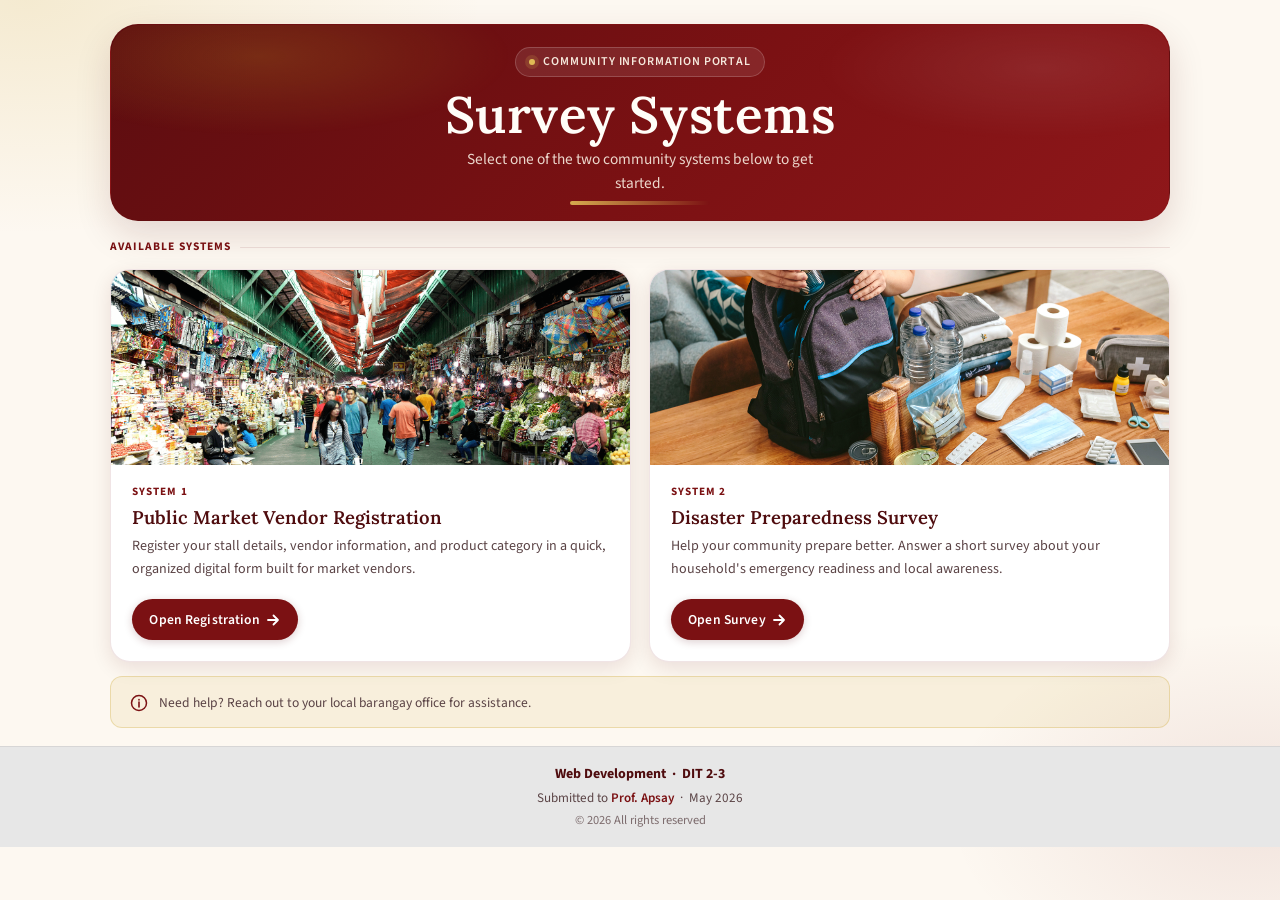
==== index.html @ bd64ba5d "feat: add initial HTML structure and styles for community survey portal" ====
<!doctype html>
<html lang="en">
  <head>
    <meta charset="UTF-8" />
    <meta name="viewport" content="width=device-width, initial-scale=1.0" />
    <meta
      name="description"
      content="Community Survey Portal — access the Public Market Vendor Registration and Disaster Preparedness Survey systems."
    />
    <title>Community Survey Portal</title>
    <link rel="preconnect" href="https://fonts.googleapis.com" />
    <link rel="preconnect" href="https://fonts.gstatic.com" crossorigin />
    <link
      href="https://fonts.googleapis.com/css2?family=Lora:ital,wght@0,600;1,500&family=Source+Sans+3:wght@400;500;600&display=swap"
      rel="stylesheet"
    />
    <link rel="stylesheet" href="style.css" />
  </head>
  <body>
    <div class="page">
      <!-- HEADER -->
      <header class="header" role="banner">
        <div class="header__inner">
          <span class="header__eyebrow">
            <span class="header__dot" aria-hidden="true"></span>
            Community Information Portal
          </span>
          <h1 class="header__title">Survey Systems</h1>
          <p class="header__desc">
            Select one of the two community systems below to get started.
          </p>
        </div>
      </header>

      <!-- MAIN -->
      <main id="main-content" class="main">
        <section aria-labelledby="systems-heading">
          <h2 id="systems-heading" class="section-label">
            <span>Available Systems</span>
          </h2>

          <div class="card-row">
            <!-- Card 1: Vendor Registration -->
            <article class="card" aria-labelledby="card1-title">
              <div class="card__top">
                <img
                  class="card__photo"
                  src="assets/public-market-hangar.webp"
                  alt="Inside a busy public market with vendors and shoppers walking through stalls."
                />
              </div>
              <div class="card__body">
                <p class="card__num" aria-label="System 1">System 1</p>
                <h3 id="card1-title" class="card__title">
                  Public Market Vendor Registration
                </h3>
                <p class="card__desc">
                  Register your stall details, vendor information, and product
                  category in a quick, organized digital form built for market
                  vendors.
                </p>
                <a
                  class="card__btn"
                  href="public-market-vendor-registration.html"
                  aria-label="Go to Public Market Vendor Registration"
                >
                  Open Registration
                  <svg
                    aria-hidden="true"
                    width="14"
                    height="14"
                    viewBox="0 0 14 14"
                    fill="none"
                  >
                    <path
                      d="M2 7h10M7.5 2.5l4.5 4.5-4.5 4.5"
                      stroke="currentColor"
                      stroke-width="1.8"
                      stroke-linecap="round"
                      stroke-linejoin="round"
                    />
                  </svg>
                </a>
              </div>
            </article>

            <!-- Card 2: Disaster Preparedness -->
            <article class="card" aria-labelledby="card2-title">
              <div class="card__top">
                <img
                  class="card__photo"
                  src="assets/disaster-preparedness.jpg"
                  alt="A person packing an emergency go-bag with supplies including canned food, water bottles, and a first aid kit."
                />
              </div>
              <div class="card__body">
                <p class="card__num" aria-label="System 2">System 2</p>
                <h3 id="card2-title" class="card__title">
                  Disaster Preparedness Survey
                </h3>
                <p class="card__desc">
                  Help your community prepare better. Answer a short survey
                  about your household's emergency readiness and local
                  awareness.
                </p>
                <a
                  class="card__btn"
                  href="disaster-preparedness-survey.html"
                  aria-label="Go to Disaster Preparedness Survey"
                >
                  Open Survey
                  <svg
                    aria-hidden="true"
                    width="14"
                    height="14"
                    viewBox="0 0 14 14"
                    fill="none"
                  >
                    <path
                      d="M2 7h10M7.5 2.5l4.5 4.5-4.5 4.5"
                      stroke="currentColor"
                      stroke-width="1.8"
                      stroke-linecap="round"
                      stroke-linejoin="round"
                    />
                  </svg>
                </a>
              </div>
            </article>
          </div>
        </section>

        <!-- Accessibility notice -->
        <aside class="notice" aria-label="Accessibility information">
          <svg
            class="notice__icon"
            aria-hidden="true"
            width="18"
            height="18"
            viewBox="0 0 18 18"
            fill="none"
          >
            <circle
              cx="9"
              cy="9"
              r="7.5"
              stroke="currentColor"
              stroke-width="1.5"
            />
            <path
              d="M9 8v5M9 5.5v.5"
              stroke="currentColor"
              stroke-width="1.6"
              stroke-linecap="round"
            />
          </svg>
          <p>
            Need help? Reach out to your local barangay office for assistance.
          </p>
        </aside>
      </main>

      <!-- FOOTER -->
      <footer class="footer" role="contentinfo">
        <p class="footer__course">
          Web Development &nbsp;&middot;&nbsp; DIT 2-3
        </p>
        <p class="footer__sub">
          Submitted to <strong>Prof. Apsay</strong> &nbsp;&middot;&nbsp; May
          2026
        </p>
        <p class="footer__copy">&copy; 2026 All rights reserved</p>
      </footer>
    </div>
  </body>
</html>
---- style.css ----
:root {
  --maroon: #7b1113;
  --maroon-dk: #4f0c0e;
  --maroon-md: #9e1a1c;
  --gold: #c9a227;
  --gold-lt: #e0bb55;
  --gold-bg: rgba(201, 162, 39, 0.1);
  --cream: #fdf8f1;
  --surface: #ffffff;
  --ink: #1e1516;
  --muted: #5a4345;
  --border: rgba(123, 17, 19, 0.11);
  --border-gold: rgba(201, 162, 39, 0.28);

  --shadow-sm: 0 2px 8px rgba(79, 12, 14, 0.08);
  --shadow-md: 0 6px 20px rgba(79, 12, 14, 0.11);
  --shadow-lg: 0 14px 36px rgba(79, 12, 14, 0.14);

  --radius-xl: 28px;
  --radius-lg: 20px;
  --radius-md: 12px;
  --radius-sm: 8px;
  --radius-pill: 999px;

  --font-display: "Lora", Georgia, serif;
  --font-body: "Source Sans 3", "Segoe UI", sans-serif;

  --ease: cubic-bezier(0.22, 1, 0.36, 1);
}

*,
*::before,
*::after {
  box-sizing: border-box;
  margin: 0;
  padding: 0;
}
html {
  scroll-behavior: smooth;
  font-size: 16px;
}
body {
  font-family: var(--font-body);
  font-size: 1rem;
  line-height: 1.6;
  color: var(--ink);
  background: var(--cream);
  background-image:
    radial-gradient(
      ellipse 55% 40% at 2% 0%,
      rgba(201, 162, 39, 0.16) 0%,
      transparent 65%
    ),
    radial-gradient(
      ellipse 40% 35% at 98% 90%,
      rgba(123, 17, 19, 0.09) 0%,
      transparent 60%
    );
  min-height: 100vh;
  -webkit-font-smoothing: antialiased;
  overflow-x: hidden;
}
img {
  display: block;
  max-width: 100%;
}
a {
  color: inherit;
}

.skip-link {
  position: absolute;
  top: -60px;
  left: 1rem;
  z-index: 9999;
  padding: 0.7rem 1.1rem;
  background: var(--maroon-dk);
  color: #fff;
  font-size: 0.875rem;
  font-weight: 600;
  text-decoration: none;
  border-radius: 0 0 var(--radius-sm) var(--radius-sm);
  transition: top 0.2s var(--ease);
}
.skip-link:focus {
  top: 0;
}

:focus-visible {
  outline: 3px solid var(--gold);
  outline-offset: 3px;
  border-radius: var(--radius-sm);
}

.page {
  width: min(1060px, calc(100% - 2rem));
  margin: 0 auto;
  padding: 1.5rem 0 2rem;
  display: flex;
  flex-direction: column;
  gap: 1.1rem;
}

.header {
  position: relative;
  overflow: hidden;
  padding: 1.35rem 2rem 1.5rem;
  border-radius: var(--radius-xl);
  background: linear-gradient(
    135deg,
    #5c0d10 0%,
    var(--maroon) 55%,
    #8f171a 100%
  );
  border: 1px solid rgba(123, 17, 19, 0.18);
  box-shadow: var(--shadow-lg);
  color: #fff;
  isolation: isolate;
}

.header::before {
  content: "";
  position: absolute;
  inset: 0;
  border-radius: inherit;
  background:
    radial-gradient(
      ellipse 34% 58% at 14% 16%,
      rgba(201, 162, 39, 0.2) 0%,
      transparent 70%
    ),
    radial-gradient(
      ellipse 30% 52% at 88% 22%,
      rgba(255, 255, 255, 0.08) 0%,
      transparent 72%
    );
  pointer-events: none;
  z-index: 0;
}
.header::after {
  content: "";
  position: absolute;
  left: 50%;
  bottom: 0.9rem;
  width: min(140px, 32%);
  height: 4px;
  transform: translateX(-50%);
  background: linear-gradient(90deg, var(--gold-lt), var(--maroon));
  border-radius: 999px;
  opacity: 0.9;
}

.header__inner {
  position: relative;
  z-index: 1;
  max-width: 620px;
  margin: 0 auto;
  text-align: center;
}

.header__eyebrow {
  display: inline-flex;
  align-items: center;
  gap: 0.5rem;
  margin-bottom: 0.7rem;
  padding: 0.28rem 0.8rem;
  border: 1px solid rgba(255, 255, 255, 0.18);
  border-radius: var(--radius-pill);
  background: rgba(255, 255, 255, 0.09);
  font-size: 0.75rem;
  font-weight: 600;
  letter-spacing: 0.07em;
  text-transform: uppercase;
  color: rgba(255, 248, 235, 0.92);
}
.header__dot {
  width: 6px;
  height: 6px;
  border-radius: 50%;
  background: var(--gold-lt);
  box-shadow: 0 0 0 4px rgba(224, 187, 85, 0.16);
  animation: blink 2.4s ease-in-out infinite;
}
@keyframes blink {
  0%,
  100% {
    opacity: 1;
  }
  50% {
    opacity: 0.45;
  }
}

.header__title {
  font-family: var(--font-display);
  font-size: clamp(2.2rem, 4.8vw, 3.2rem);
  font-weight: 600;
  line-height: 1.02;
  letter-spacing: 0.01em;
  margin-bottom: 0.5rem;
  color: #fffdf8;
}

.header__desc {
  font-size: 0.96rem;
  color: rgba(255, 248, 235, 0.86);
  line-height: 1.55;
  max-width: 46ch;
  margin: 0 auto;
}

.main {
  display: flex;
  flex-direction: column;
  gap: 0.9rem;
}

.section-label {
  font-family: var(--font-body);
  font-size: 0.72rem;
  font-weight: 700;
  letter-spacing: 0.1em;
  text-transform: uppercase;
  color: var(--maroon);
  margin-bottom: 0.75rem;
  display: flex;
  align-items: center;
  gap: 0.55rem;
}
.section-label::after {
  content: "";
  flex: 1;
  height: 1px;
  background: var(--border);
  border-radius: 1px;
}

.card-row {
  display: grid;
  grid-template-columns: 1fr 1fr;
  gap: 1.1rem;
}

.card {
  display: flex;
  flex-direction: column;
  border-radius: var(--radius-lg);
  border: 1px solid var(--border);
  background: var(--surface);
  box-shadow: var(--shadow-md);
  overflow: hidden;
  transition:
    transform 0.25s var(--ease),
    box-shadow 0.25s var(--ease),
    background-color 0.25s var(--ease),
    border-color 0.25s var(--ease);
}
.card:hover,
.card:focus-within {
  transform: translateY(-4px);
  box-shadow: var(--shadow-lg);
  background: #f3efeb;
  border-color: rgba(30, 21, 22, 0.2);
}

.card__top {
  position: relative;
  overflow: hidden;
  height: 195px;
  background: #e8e0d5;
}
.card__top::after {
  content: "";
  position: absolute;
  inset: 0;
  background: rgba(68, 68, 68, 0);
  transition: background 0.25s var(--ease);
  pointer-events: none;
}
.card__photo {
  width: 100%;
  height: 100%;
  object-fit: cover;
  object-position: center;
  display: block;
  transition:
    transform 0.4s var(--ease),
    filter 0.25s var(--ease);
}
.card:hover .card__photo {
  transform: scale(1.03);
  filter: grayscale(100%) brightness(0.8);
}
.card:hover .card__top::after,
.card:focus-within .card__top::after {
  background: rgba(96, 96, 96, 0.18);
}

.card__body {
  display: flex;
  flex-direction: column;
  flex: 1;
  padding: 1.15rem 1.3rem 1.3rem;
  gap: 0.3rem;
}
.card__num {
  font-size: 0.7rem;
  font-weight: 700;
  letter-spacing: 0.1em;
  text-transform: uppercase;
  color: var(--maroon);
}
.card__title {
  font-family: var(--font-display);
  font-size: 1.15rem;
  font-weight: 600;
  line-height: 1.25;
  color: var(--maroon-dk);
}
.card__desc {
  font-size: 0.88rem;
  color: var(--muted);
  line-height: 1.62;
  flex: 1;
  margin-top: 0.1rem;
}

.card__btn {
  display: inline-flex;
  align-items: center;
  gap: 0.4rem;
  width: fit-content;
  margin-top: 0.85rem;
  padding: 0.6rem 1.1rem;
  border-radius: var(--radius-pill);
  background: var(--maroon);
  color: #fff;
  font-weight: 600;
  font-size: 0.85rem;
  text-decoration: none;
  letter-spacing: 0.01em;
  box-shadow: 0 2px 8px rgba(79, 12, 14, 0.2);
  transition:
    background 0.2s,
    transform 0.18s var(--ease),
    box-shadow 0.18s;
}
.card__btn svg {
  flex-shrink: 0;
  transition: transform 0.18s var(--ease);
}
.card__btn:hover,
.card__btn:focus-visible {
  background: var(--maroon-dk);
  transform: translateY(-1px);
  box-shadow: 0 4px 14px rgba(79, 12, 14, 0.26);
}
.card__btn:hover svg {
  transform: translateX(3px);
}

.notice {
  display: flex;
  align-items: flex-start;
  gap: 0.7rem;
  padding: 0.9rem 1.2rem;
  border-radius: var(--radius-md);
  background: var(--gold-bg);
  border: 1px solid var(--border-gold);
}
.notice__icon {
  flex-shrink: 0;
  color: var(--maroon);
  margin-top: 2px;
}
.notice p {
  font-size: 0.845rem;
  color: var(--muted);
  line-height: 1.58;
}

.footer {
  width: 100vw;
  margin-left: calc(50% - 50vw);
  padding: 1rem 1.5rem;
  border-radius: 0;
  background: #e7e7e7;
  border-top: 1px solid rgba(30, 21, 22, 0.08);
  box-shadow: none;
  text-align: center;
  display: flex;
  flex-direction: column;
  gap: 0.15rem;
}
.footer__course {
  font-size: 0.875rem;
  font-weight: 700;
  color: var(--maroon-dk);
}
.footer__sub {
  font-size: 0.82rem;
  color: var(--muted);
}
.footer__sub strong {
  color: var(--maroon);
  font-weight: 600;
}
.footer__copy {
  font-size: 0.78rem;
  color: var(--muted);
  opacity: 0.75;
}

.placeholder-page {
  max-width: 660px;
  margin: 3rem auto;
  padding: 2rem;
  text-align: center;
}
.placeholder-page h1 {
  font-family: var(--font-display);
  font-size: clamp(1.7rem, 4vw, 2.4rem);
  color: var(--maroon-dk);
  margin-bottom: 0.75rem;
}
.placeholder-page p {
  font-size: 0.95rem;
  color: var(--muted);
  margin-bottom: 1.4rem;
}

@media (prefers-reduced-motion: reduce) {
  html {
    scroll-behavior: auto;
  }
  *,
  *::before,
  *::after {
    transition-duration: 0.01ms !important;
    animation-duration: 0.01ms !important;
    animation-iteration-count: 1 !important;
  }
}

@media (max-width: 780px) {
  .page {
    width: calc(100% - 1.5rem);
    padding: 1.1rem 0 1.6rem;
    gap: 0.9rem;
  }
  .header {
    padding: 1.2rem 1.35rem 1.4rem;
  }
  .card-row {
    grid-template-columns: 1fr;
    gap: 1rem;
  }
  .card__top {
    height: 180px;
  }
}

@media (max-width: 480px) {
  .page {
    width: calc(100% - 1rem);
    padding: 0.9rem 0 1.4rem;
    gap: 0.8rem;
  }
  .header {
    padding: 1.1rem 1rem 1.3rem;
    border-radius: 22px;
  }
  .header__title {
    font-size: 2rem;
  }
  .header__desc {
    font-size: 0.9rem;
  }

  .card {
    border-radius: var(--radius-md);
  }
  .card__top {
    height: 165px;
  }
  .card__body {
    padding: 1rem 1.1rem 1.1rem;
  }
  .card__title {
    font-size: 1.05rem;
  }

  .footer {
    padding: 0.9rem 1rem;
  }
}
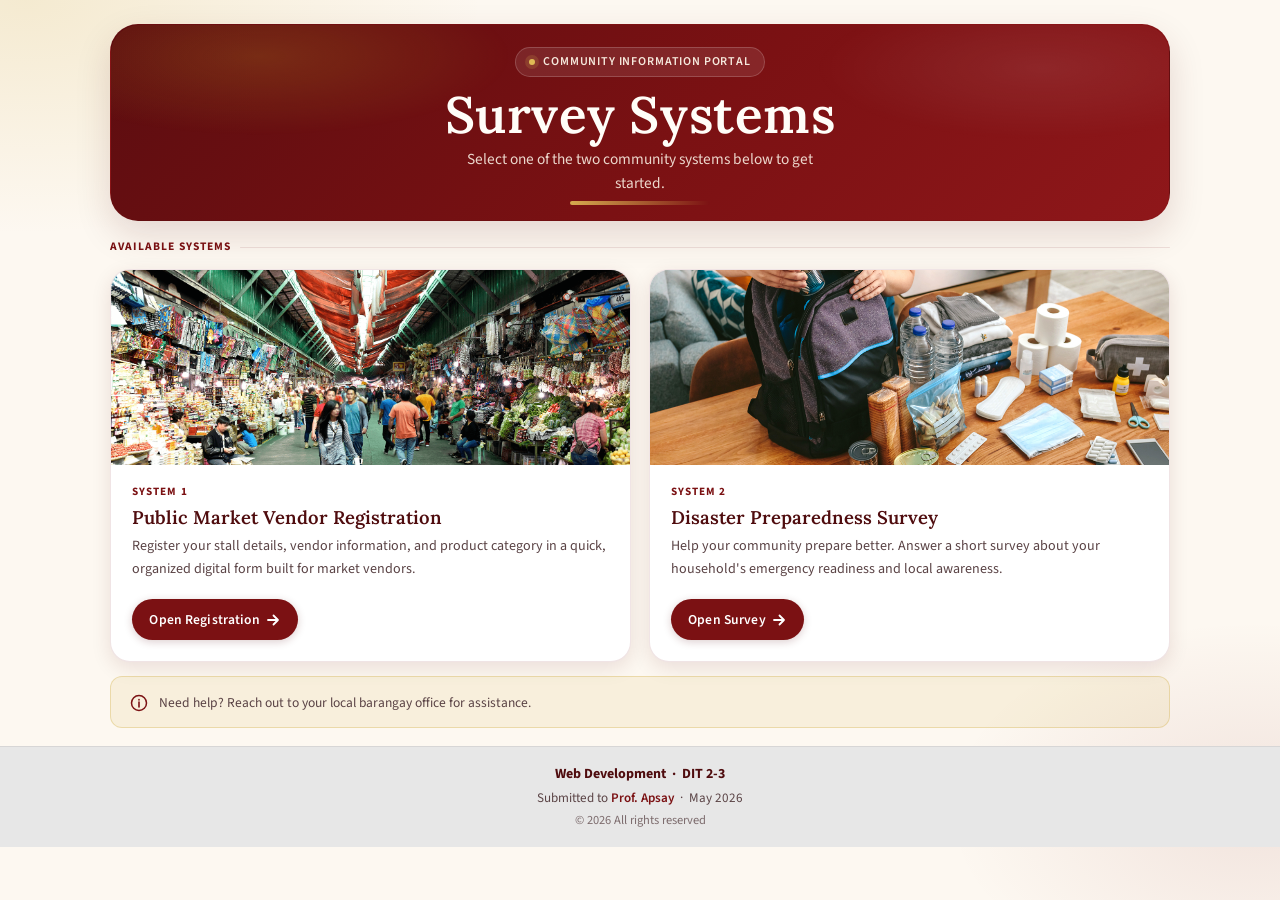
==== commit 0abf818a: "fix: update links for Public Market Vendor Registration and Disaster Preparedness Survey" ====
--- a/index.html
+++ b/index.html
@@ -61,7 +61,7 @@
                 </p>
                 <a
                   class="card__btn"
-                  href="public-market-vendor-registration.html"
+                  href="system1-market/market.html"
                   aria-label="Go to Public Market Vendor Registration"
                 >
                   Open Registration
@@ -105,7 +105,7 @@
                 </p>
                 <a
                   class="card__btn"
-                  href="disaster-preparedness-survey.html"
+                  href="disaster.html"
                   aria-label="Go to Disaster Preparedness Survey"
                 >
                   Open Survey
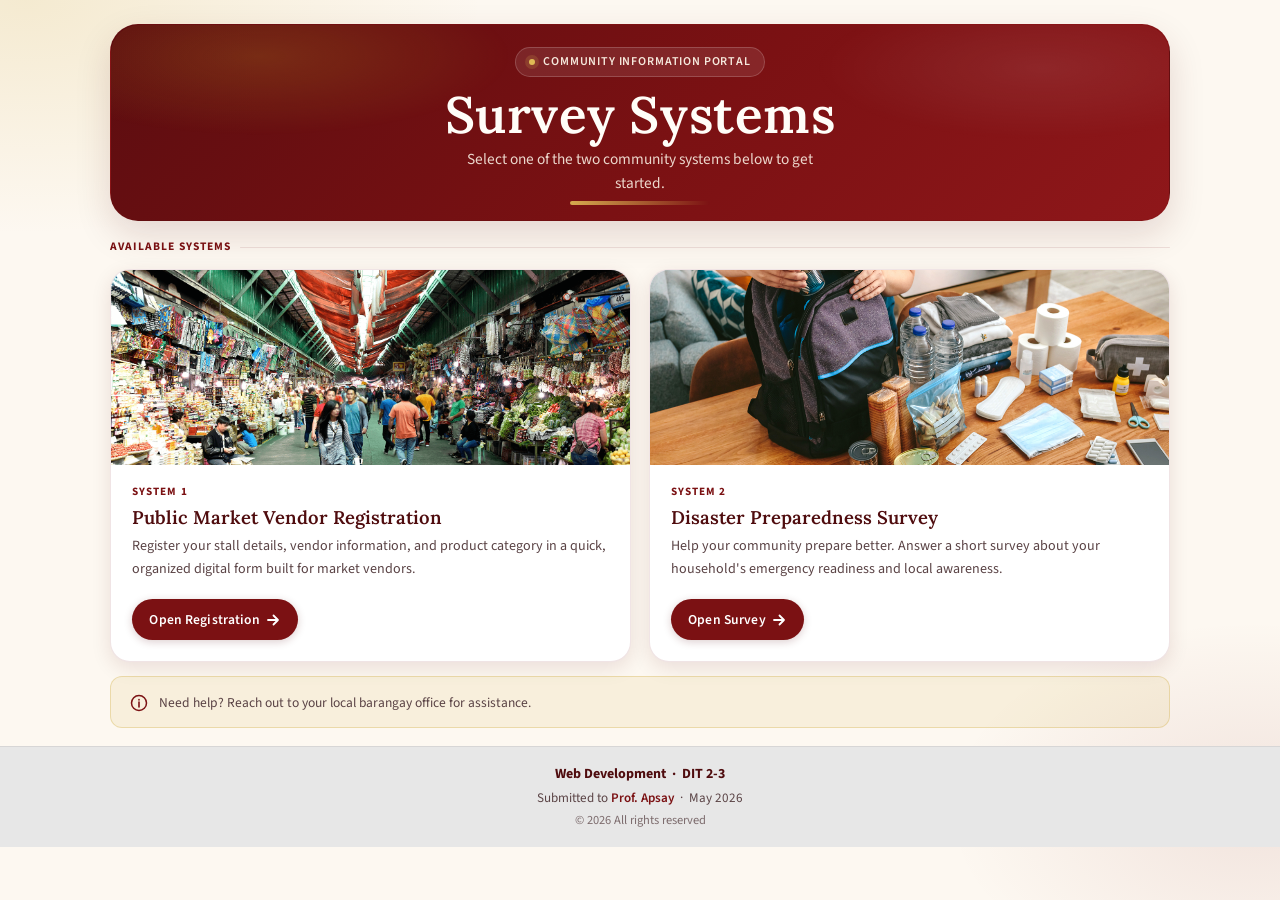
==== commit 3b37d735: "fix: correct HTML href path" ====
--- a/index.html
+++ b/index.html
@@ -1,176 +1,177 @@
 <!doctype html>
 <html lang="en">
-  <head>
-    <meta charset="UTF-8" />
-    <meta name="viewport" content="width=device-width, initial-scale=1.0" />
-    <meta
-      name="description"
-      content="Community Survey Portal — access the Public Market Vendor Registration and Disaster Preparedness Survey systems."
-    />
-    <title>Community Survey Portal</title>
-    <link rel="preconnect" href="https://fonts.googleapis.com" />
-    <link rel="preconnect" href="https://fonts.gstatic.com" crossorigin />
-    <link
-      href="https://fonts.googleapis.com/css2?family=Lora:ital,wght@0,600;1,500&family=Source+Sans+3:wght@400;500;600&display=swap"
-      rel="stylesheet"
-    />
-    <link rel="stylesheet" href="style.css" />
-  </head>
-  <body>
-    <div class="page">
-      <!-- HEADER -->
-      <header class="header" role="banner">
-        <div class="header__inner">
-          <span class="header__eyebrow">
-            <span class="header__dot" aria-hidden="true"></span>
-            Community Information Portal
-          </span>
-          <h1 class="header__title">Survey Systems</h1>
-          <p class="header__desc">
-            Select one of the two community systems below to get started.
-          </p>
-        </div>
-      </header>
+   <head>
+      <meta charset="UTF-8" />
+      <meta name="viewport" content="width=device-width, initial-scale=1.0" />
+      <meta
+         name="description"
+         content="Community Survey Portal — access the Public Market Vendor Registration and Disaster Preparedness Survey systems."
+      />
+      <title>Community Survey Portal</title>
+      <link rel="preconnect" href="https://fonts.googleapis.com" />
+      <link rel="preconnect" href="https://fonts.gstatic.com" crossorigin />
+      <link
+         href="https://fonts.googleapis.com/css2?family=Lora:ital,wght@0,600;1,500&family=Source+Sans+3:wght@400;500;600&display=swap"
+         rel="stylesheet"
+      />
+      <link rel="stylesheet" href="style.css" />
+   </head>
+   <body>
+      <div class="page">
+         <!-- HEADER -->
+         <header class="header" role="banner">
+            <div class="header__inner">
+               <span class="header__eyebrow">
+                  <span class="header__dot" aria-hidden="true"></span>
+                  Community Information Portal
+               </span>
+               <h1 class="header__title">Survey Systems</h1>
+               <p class="header__desc">
+                  Select one of the two community systems below to get started.
+               </p>
+            </div>
+         </header>
 
-      <!-- MAIN -->
-      <main id="main-content" class="main">
-        <section aria-labelledby="systems-heading">
-          <h2 id="systems-heading" class="section-label">
-            <span>Available Systems</span>
-          </h2>
+         <!-- MAIN -->
+         <main id="main-content" class="main">
+            <section aria-labelledby="systems-heading">
+               <h2 id="systems-heading" class="section-label">
+                  <span>Available Systems</span>
+               </h2>
 
-          <div class="card-row">
-            <!-- Card 1: Vendor Registration -->
-            <article class="card" aria-labelledby="card1-title">
-              <div class="card__top">
-                <img
-                  class="card__photo"
-                  src="assets/public-market-hangar.webp"
-                  alt="Inside a busy public market with vendors and shoppers walking through stalls."
-                />
-              </div>
-              <div class="card__body">
-                <p class="card__num" aria-label="System 1">System 1</p>
-                <h3 id="card1-title" class="card__title">
-                  Public Market Vendor Registration
-                </h3>
-                <p class="card__desc">
-                  Register your stall details, vendor information, and product
-                  category in a quick, organized digital form built for market
-                  vendors.
-                </p>
-                <a
-                  class="card__btn"
-                  href="system1-market/market.html"
-                  aria-label="Go to Public Market Vendor Registration"
-                >
-                  Open Registration
-                  <svg
-                    aria-hidden="true"
-                    width="14"
-                    height="14"
-                    viewBox="0 0 14 14"
-                    fill="none"
-                  >
-                    <path
-                      d="M2 7h10M7.5 2.5l4.5 4.5-4.5 4.5"
-                      stroke="currentColor"
-                      stroke-width="1.8"
-                      stroke-linecap="round"
-                      stroke-linejoin="round"
-                    />
-                  </svg>
-                </a>
-              </div>
-            </article>
+               <div class="card-row">
+                  <!-- Card 1: Vendor Registration -->
+                  <article class="card" aria-labelledby="card1-title">
+                     <div class="card__top">
+                        <img
+                           class="card__photo"
+                           src="assets/public-market-hangar.webp"
+                           alt="Inside a busy public market with vendors and shoppers walking through stalls."
+                        />
+                     </div>
+                     <div class="card__body">
+                        <p class="card__num" aria-label="System 1">System 1</p>
+                        <h3 id="card1-title" class="card__title">
+                           Public Market Vendor Registration
+                        </h3>
+                        <p class="card__desc">
+                           Register your stall details, vendor information, and
+                           product category in a quick, organized digital form
+                           built for market vendors.
+                        </p>
+                        <a
+                           class="card__btn"
+                           href="system1-market/market.html"
+                           aria-label="Go to Public Market Vendor Registration"
+                        >
+                           Open Registration
+                           <svg
+                              aria-hidden="true"
+                              width="14"
+                              height="14"
+                              viewBox="0 0 14 14"
+                              fill="none"
+                           >
+                              <path
+                                 d="M2 7h10M7.5 2.5l4.5 4.5-4.5 4.5"
+                                 stroke="currentColor"
+                                 stroke-width="1.8"
+                                 stroke-linecap="round"
+                                 stroke-linejoin="round"
+                              />
+                           </svg>
+                        </a>
+                     </div>
+                  </article>
 
-            <!-- Card 2: Disaster Preparedness -->
-            <article class="card" aria-labelledby="card2-title">
-              <div class="card__top">
-                <img
-                  class="card__photo"
-                  src="assets/disaster-preparedness.jpg"
-                  alt="A person packing an emergency go-bag with supplies including canned food, water bottles, and a first aid kit."
-                />
-              </div>
-              <div class="card__body">
-                <p class="card__num" aria-label="System 2">System 2</p>
-                <h3 id="card2-title" class="card__title">
-                  Disaster Preparedness Survey
-                </h3>
-                <p class="card__desc">
-                  Help your community prepare better. Answer a short survey
-                  about your household's emergency readiness and local
-                  awareness.
-                </p>
-                <a
-                  class="card__btn"
-                  href="disaster.html"
-                  aria-label="Go to Disaster Preparedness Survey"
-                >
-                  Open Survey
-                  <svg
-                    aria-hidden="true"
-                    width="14"
-                    height="14"
-                    viewBox="0 0 14 14"
-                    fill="none"
-                  >
-                    <path
-                      d="M2 7h10M7.5 2.5l4.5 4.5-4.5 4.5"
-                      stroke="currentColor"
-                      stroke-width="1.8"
-                      stroke-linecap="round"
-                      stroke-linejoin="round"
-                    />
-                  </svg>
-                </a>
-              </div>
-            </article>
-          </div>
-        </section>
+                  <!-- Card 2: Disaster Preparedness -->
+                  <article class="card" aria-labelledby="card2-title">
+                     <div class="card__top">
+                        <img
+                           class="card__photo"
+                           src="assets/disaster-preparedness.jpg"
+                           alt="A person packing an emergency go-bag with supplies including canned food, water bottles, and a first aid kit."
+                        />
+                     </div>
+                     <div class="card__body">
+                        <p class="card__num" aria-label="System 2">System 2</p>
+                        <h3 id="card2-title" class="card__title">
+                           Disaster Preparedness Survey
+                        </h3>
+                        <p class="card__desc">
+                           Help your community prepare better. Answer a short
+                           survey about your household's emergency readiness and
+                           local awareness.
+                        </p>
+                        <a
+                           class="card__btn"
+                           href="system2-disaster/disaster.html"
+                           aria-label="Go to Disaster Preparedness Survey"
+                        >
+                           Open Survey
+                           <svg
+                              aria-hidden="true"
+                              width="14"
+                              height="14"
+                              viewBox="0 0 14 14"
+                              fill="none"
+                           >
+                              <path
+                                 d="M2 7h10M7.5 2.5l4.5 4.5-4.5 4.5"
+                                 stroke="currentColor"
+                                 stroke-width="1.8"
+                                 stroke-linecap="round"
+                                 stroke-linejoin="round"
+                              />
+                           </svg>
+                        </a>
+                     </div>
+                  </article>
+               </div>
+            </section>
 
-        <!-- Accessibility notice -->
-        <aside class="notice" aria-label="Accessibility information">
-          <svg
-            class="notice__icon"
-            aria-hidden="true"
-            width="18"
-            height="18"
-            viewBox="0 0 18 18"
-            fill="none"
-          >
-            <circle
-              cx="9"
-              cy="9"
-              r="7.5"
-              stroke="currentColor"
-              stroke-width="1.5"
-            />
-            <path
-              d="M9 8v5M9 5.5v.5"
-              stroke="currentColor"
-              stroke-width="1.6"
-              stroke-linecap="round"
-            />
-          </svg>
-          <p>
-            Need help? Reach out to your local barangay office for assistance.
-          </p>
-        </aside>
-      </main>
+            <!-- Accessibility notice -->
+            <aside class="notice" aria-label="Accessibility information">
+               <svg
+                  class="notice__icon"
+                  aria-hidden="true"
+                  width="18"
+                  height="18"
+                  viewBox="0 0 18 18"
+                  fill="none"
+               >
+                  <circle
+                     cx="9"
+                     cy="9"
+                     r="7.5"
+                     stroke="currentColor"
+                     stroke-width="1.5"
+                  />
+                  <path
+                     d="M9 8v5M9 5.5v.5"
+                     stroke="currentColor"
+                     stroke-width="1.6"
+                     stroke-linecap="round"
+                  />
+               </svg>
+               <p>
+                  Need help? Reach out to your local barangay office for
+                  assistance.
+               </p>
+            </aside>
+         </main>
 
-      <!-- FOOTER -->
-      <footer class="footer" role="contentinfo">
-        <p class="footer__course">
-          Web Development &nbsp;&middot;&nbsp; DIT 2-3
-        </p>
-        <p class="footer__sub">
-          Submitted to <strong>Prof. Apsay</strong> &nbsp;&middot;&nbsp; May
-          2026
-        </p>
-        <p class="footer__copy">&copy; 2026 All rights reserved</p>
-      </footer>
-    </div>
-  </body>
+         <!-- FOOTER -->
+         <footer class="footer" role="contentinfo">
+            <p class="footer__course">
+               Web Development &nbsp;&middot;&nbsp; DIT 2-3
+            </p>
+            <p class="footer__sub">
+               Submitted to <strong>Prof. Apsay</strong> &nbsp;&middot;&nbsp;
+               May 2026
+            </p>
+            <p class="footer__copy">&copy; 2026 All rights reserved</p>
+         </footer>
+      </div>
+   </body>
 </html>
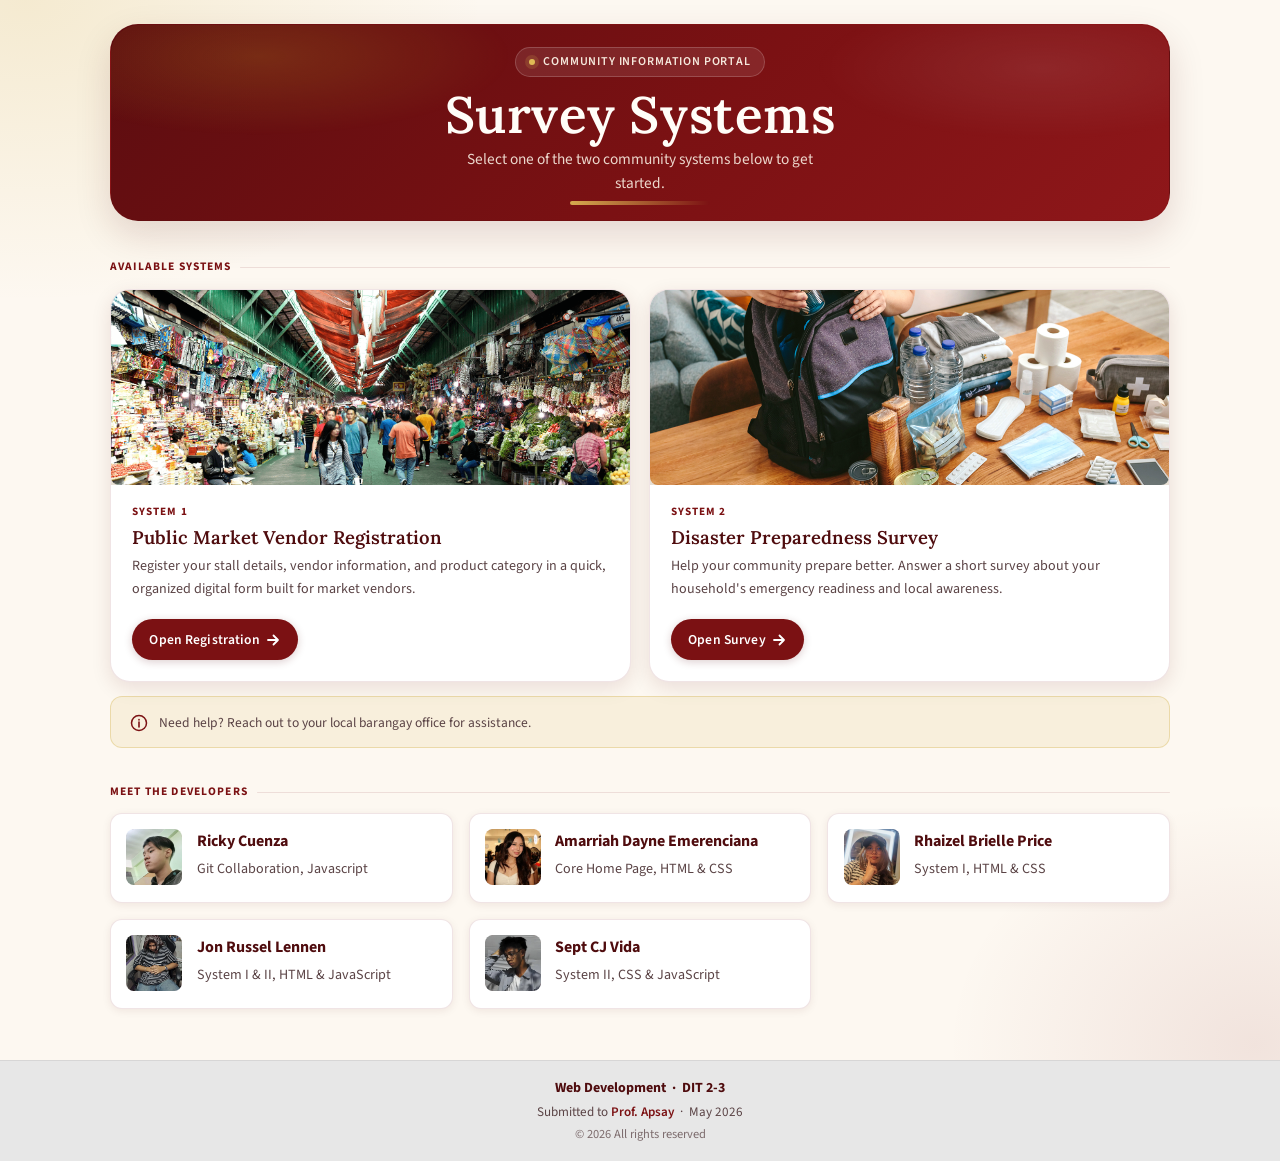
==== commit f0fefa4d: "feat: add developers section with developer profiles and images Co-authored-by: Copilot <copilot@git" ====
--- a/index.html
+++ b/index.html
@@ -159,19 +159,83 @@
                   assistance.
                </p>
             </aside>
+
+            <!-- Developers -->
+            <section aria-labelledby="developers-heading">
+               <h2 id="developers-heading" class="section-label">
+                  <span>Meet the Developers</span>
+               </h2>
+
+               <div class="developer-grid">
+                  <article class="developer-card">
+                     <div class="avatar">
+                        <img src="assets/dev-cuenza.png" />
+                     </div>
+                     <div class="developer-body">
+                        <h3 class="developer-name">Ricky Cuenza</h3>
+                        <p class="developer-role">
+                           Git Collaboration, Javascript
+                        </p>
+                     </div>
+                  </article>
+
+                  <article class="developer-card">
+                     <div class="avatar">
+                        <img src="assets/dev-emerenciana.png" />
+                     </div>
+                     <div class="developer-body">
+                        <h3 class="developer-name">
+                           Amarriah Dayne Emerenciana
+                        </h3>
+                        <p class="developer-role">Core Home Page, HTML & CSS</p>
+                     </div>
+                  </article>
+
+                  <article class="developer-card">
+                     <div class="avatar">
+                        <img src="assets/dev-price.png" />
+                     </div>
+                     <div class="developer-body">
+                        <h3 class="developer-name">Rhaizel Brielle Price</h3>
+                        <p class="developer-role">System I, HTML & CSS</p>
+                     </div>
+                  </article>
+
+                  <article class="developer-card">
+                     <div class="avatar">
+                        <img src="assets/dev-lennen.png" />
+                     </div>
+                     <div class="developer-body">
+                        <h3 class="developer-name">Jon Russel Lennen</h3>
+                        <p class="developer-role">
+                           System I & II, HTML & JavaScript
+                        </p>
+                     </div>
+                  </article>
+
+                  <article class="developer-card">
+                     <div class="avatar"><img src="assets/dev-vida.png" /></div>
+                     <div class="developer-body">
+                        <h3 class="developer-name">Sept CJ Vida</h3>
+                        <p class="developer-role">
+                           System II, CSS & JavaScript
+                        </p>
+                     </div>
+                  </article>
+               </div>
+            </section>
          </main>
-
-         <!-- FOOTER -->
-         <footer class="footer" role="contentinfo">
-            <p class="footer__course">
-               Web Development &nbsp;&middot;&nbsp; DIT 2-3
-            </p>
-            <p class="footer__sub">
-               Submitted to <strong>Prof. Apsay</strong> &nbsp;&middot;&nbsp;
-               May 2026
-            </p>
-            <p class="footer__copy">&copy; 2026 All rights reserved</p>
-         </footer>
       </div>
+      <!-- FOOTER -->
+      <footer class="footer" role="contentinfo">
+         <p class="footer__course">
+            Web Development &nbsp;&middot;&nbsp; DIT 2-3
+         </p>
+         <p class="footer__sub">
+            Submitted to <strong>Prof. Apsay</strong> &nbsp;&middot;&nbsp; May
+            2026
+         </p>
+         <p class="footer__copy">&copy; 2026 All rights reserved</p>
+      </footer>
    </body>
 </html>
--- a/style.css
+++ b/style.css
@@ -215,6 +215,10 @@
   gap: 0.9rem;
 }
 
+section {
+  margin-top: 1.25em;
+}
+
 .section-label {
   font-family: var(--font-body);
   font-size: 0.72rem;
@@ -494,3 +498,69 @@
     padding: 0.9rem 1rem;
   }
 }
+
+/* Developer section */
+.developer-grid {
+  display: grid;
+  grid-template-columns: repeat(3, 1fr);
+  gap: 1rem;
+  margin: 0.6rem 0 1.2rem;
+}
+.developer-card {
+  display: flex;
+  gap: 0.9rem;
+  align-items: flex-start;
+  padding: 0.95rem;
+  border-radius: var(--radius-md);
+  background: var(--surface);
+  border: 1px solid var(--border);
+  box-shadow: var(--shadow-sm);
+}
+.avatar {
+  width: 56px;
+  height: 56px;
+  border-radius: 10px;
+  background: var(--maroon);
+  color: #fff;
+  display: inline-flex;
+  align-items: center;
+  justify-content: center;
+  font-weight: 700;
+  font-family: var(--font-display);
+  font-size: 0.95rem;
+  flex-shrink: 0;
+}
+img {
+  border-radius: var(--radius-sm);
+}
+.developer-body {
+  flex: 1;
+}
+.developer-name {
+  font-size: 1rem;
+  font-weight: 700;
+  color: var(--maroon-dk);
+  margin-bottom: 0.18rem;
+}
+.developer-role {
+  font-size: 0.88rem;
+  color: var(--muted);
+  margin-bottom: 0.4rem;
+}
+
+@media (max-width: 900px) {
+  .developer-grid {
+    grid-template-columns: repeat(2, 1fr);
+  }
+}
+
+@media (max-width: 520px) {
+  .developer-grid {
+    grid-template-columns: 1fr;
+  }
+  .avatar {
+    width: 48px;
+    height: 48px;
+    font-size: 0.85rem;
+  }
+}
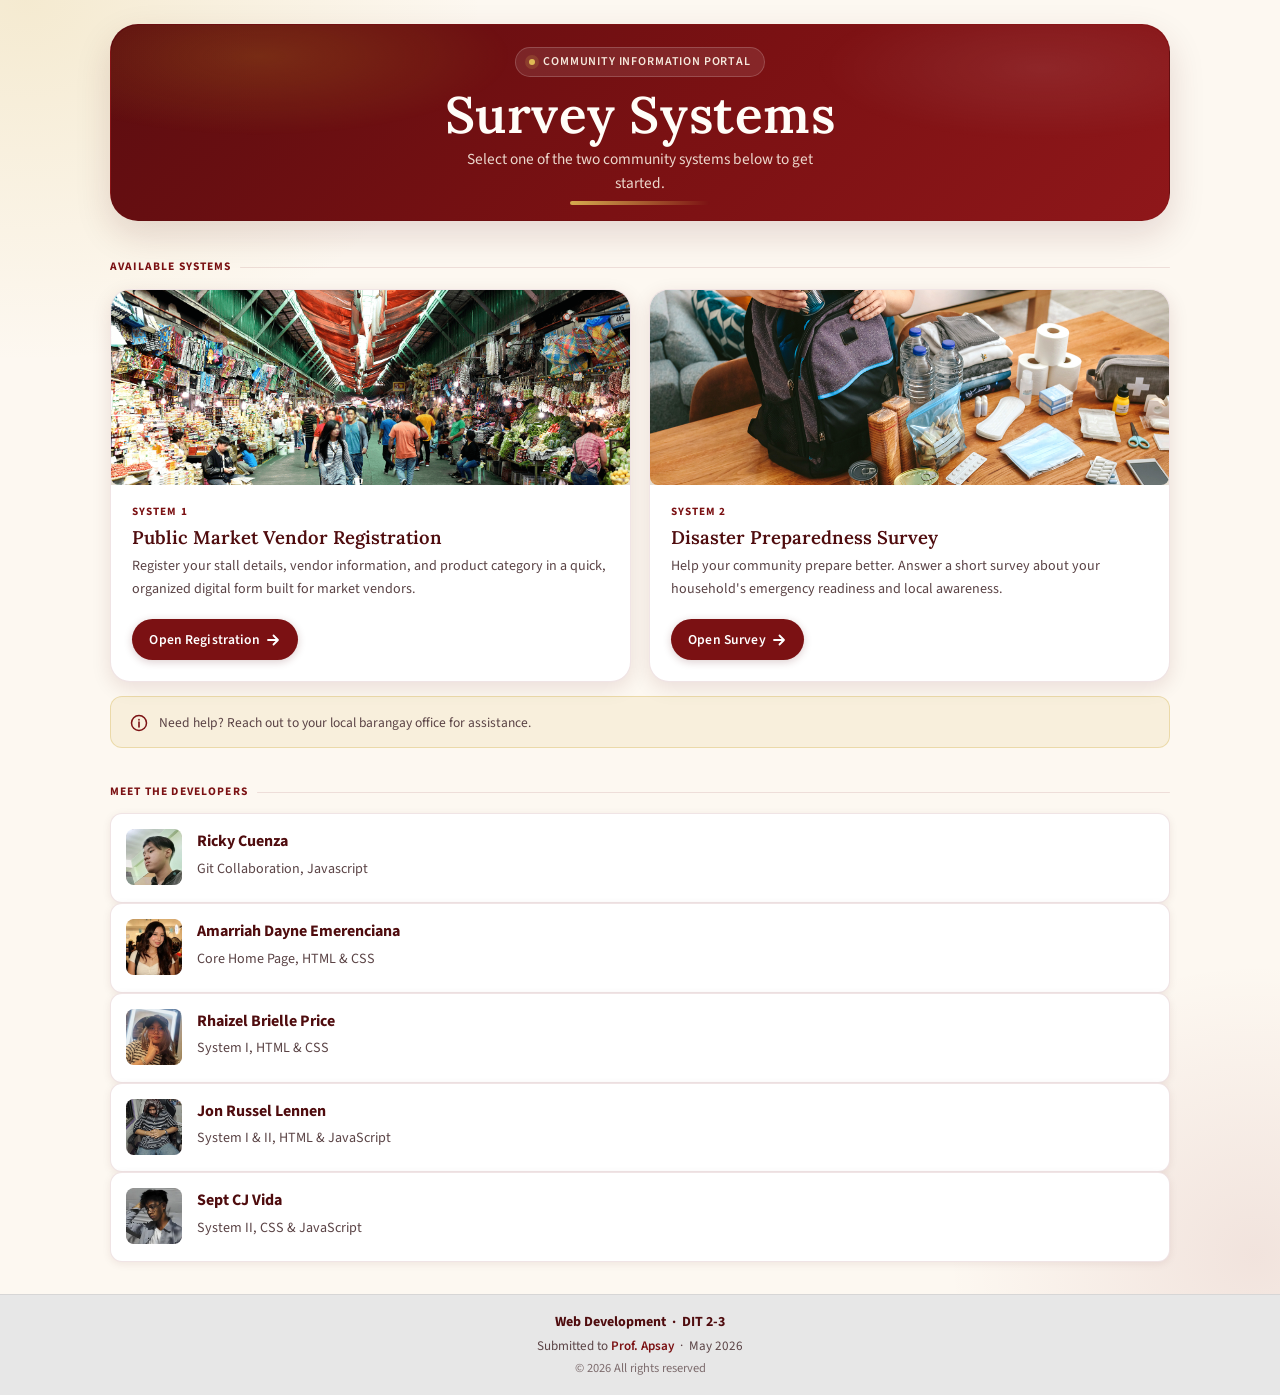
==== commit ac886794: "feat: add developers section with developer profiles and images Co-authored-by: Copilot <copilot@git" ====
--- a/index.html
+++ b/index.html
@@ -166,60 +166,56 @@
                   <span>Meet the Developers</span>
                </h2>
 
-               <div class="developer-grid">
-                  <article class="developer-card">
+               <div class="developers-grid">
+                  <article class="contributor-card">
                      <div class="avatar">
                         <img src="assets/dev-cuenza.png" />
                      </div>
-                     <div class="developer-body">
-                        <h3 class="developer-name">Ricky Cuenza</h3>
-                        <p class="developer-role">
+                     <div class="contrib-body">
+                        <h3 class="contrib-name">Ricky Cuenza</h3>
+                        <p class="contrib-role">
                            Git Collaboration, Javascript
                         </p>
                      </div>
                   </article>
 
-                  <article class="developer-card">
+                  <article class="contributor-card">
                      <div class="avatar">
                         <img src="assets/dev-emerenciana.png" />
                      </div>
-                     <div class="developer-body">
-                        <h3 class="developer-name">
-                           Amarriah Dayne Emerenciana
-                        </h3>
-                        <p class="developer-role">Core Home Page, HTML & CSS</p>
-                     </div>
-                  </article>
-
-                  <article class="developer-card">
+                     <div class="contrib-body">
+                        <h3 class="contrib-name">Amarriah Dayne Emerenciana</h3>
+                        <p class="contrib-role">Core Home Page, HTML & CSS</p>
+                     </div>
+                  </article>
+
+                  <article class="contributor-card">
                      <div class="avatar">
                         <img src="assets/dev-price.png" />
                      </div>
-                     <div class="developer-body">
-                        <h3 class="developer-name">Rhaizel Brielle Price</h3>
-                        <p class="developer-role">System I, HTML & CSS</p>
-                     </div>
-                  </article>
-
-                  <article class="developer-card">
+                     <div class="contrib-body">
+                        <h3 class="contrib-name">Rhaizel Brielle Price</h3>
+                        <p class="contrib-role">System I, HTML & CSS</p>
+                     </div>
+                  </article>
+
+                  <article class="contributor-card">
                      <div class="avatar">
                         <img src="assets/dev-lennen.png" />
                      </div>
-                     <div class="developer-body">
-                        <h3 class="developer-name">Jon Russel Lennen</h3>
-                        <p class="developer-role">
+                     <div class="contrib-body">
+                        <h3 class="contrib-name">Jon Russel Lennen</h3>
+                        <p class="contrib-role">
                            System I & II, HTML & JavaScript
                         </p>
                      </div>
                   </article>
 
-                  <article class="developer-card">
+                  <article class="contributor-card">
                      <div class="avatar"><img src="assets/dev-vida.png" /></div>
-                     <div class="developer-body">
-                        <h3 class="developer-name">Sept CJ Vida</h3>
-                        <p class="developer-role">
-                           System II, CSS & JavaScript
-                        </p>
+                     <div class="contrib-body">
+                        <h3 class="contrib-name">Sept CJ Vida</h3>
+                        <p class="contrib-role">System II, CSS & JavaScript</p>
                      </div>
                   </article>
                </div>
--- a/style.css
+++ b/style.css
@@ -506,7 +506,7 @@
   gap: 1rem;
   margin: 0.6rem 0 1.2rem;
 }
-.developer-card {
+.contributor-card {
   display: flex;
   gap: 0.9rem;
   align-items: flex-start;
@@ -533,16 +533,16 @@
 img {
   border-radius: var(--radius-sm);
 }
-.developer-body {
+.contrib-body {
   flex: 1;
 }
-.developer-name {
+.contrib-name {
   font-size: 1rem;
   font-weight: 700;
   color: var(--maroon-dk);
   margin-bottom: 0.18rem;
 }
-.developer-role {
+.contrib-role {
   font-size: 0.88rem;
   color: var(--muted);
   margin-bottom: 0.4rem;
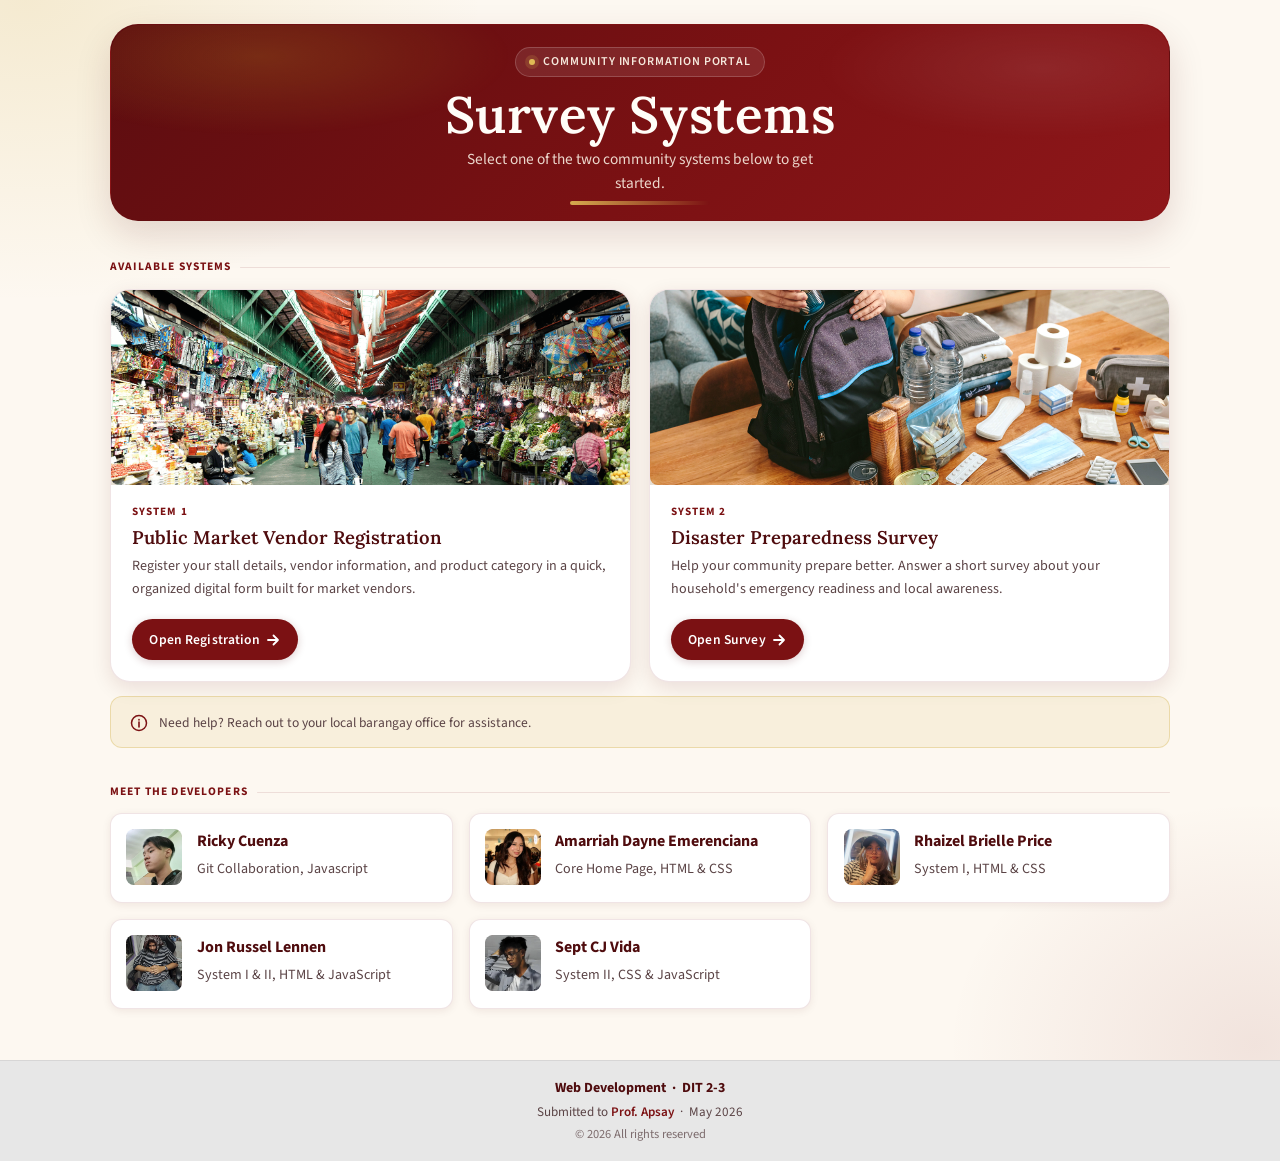
==== commit 26214654: "Merge branch 'feature/disaster-features'" ====
--- a/index.html
+++ b/index.html
@@ -166,56 +166,60 @@
                   <span>Meet the Developers</span>
                </h2>
 
-               <div class="developers-grid">
-                  <article class="contributor-card">
+               <div class="developer-grid">
+                  <article class="developer-card">
                      <div class="avatar">
                         <img src="assets/dev-cuenza.png" />
                      </div>
-                     <div class="contrib-body">
-                        <h3 class="contrib-name">Ricky Cuenza</h3>
-                        <p class="contrib-role">
+                     <div class="developer-body">
+                        <h3 class="developer-name">Ricky Cuenza</h3>
+                        <p class="developer-role">
                            Git Collaboration, Javascript
                         </p>
                      </div>
                   </article>
 
-                  <article class="contributor-card">
+                  <article class="developer-card">
                      <div class="avatar">
                         <img src="assets/dev-emerenciana.png" />
                      </div>
-                     <div class="contrib-body">
-                        <h3 class="contrib-name">Amarriah Dayne Emerenciana</h3>
-                        <p class="contrib-role">Core Home Page, HTML & CSS</p>
-                     </div>
-                  </article>
-
-                  <article class="contributor-card">
+                     <div class="developer-body">
+                        <h3 class="developer-name">
+                           Amarriah Dayne Emerenciana
+                        </h3>
+                        <p class="developer-role">Core Home Page, HTML & CSS</p>
+                     </div>
+                  </article>
+
+                  <article class="developer-card">
                      <div class="avatar">
                         <img src="assets/dev-price.png" />
                      </div>
-                     <div class="contrib-body">
-                        <h3 class="contrib-name">Rhaizel Brielle Price</h3>
-                        <p class="contrib-role">System I, HTML & CSS</p>
-                     </div>
-                  </article>
-
-                  <article class="contributor-card">
+                     <div class="developer-body">
+                        <h3 class="developer-name">Rhaizel Brielle Price</h3>
+                        <p class="developer-role">System I, HTML & CSS</p>
+                     </div>
+                  </article>
+
+                  <article class="developer-card">
                      <div class="avatar">
                         <img src="assets/dev-lennen.png" />
                      </div>
-                     <div class="contrib-body">
-                        <h3 class="contrib-name">Jon Russel Lennen</h3>
-                        <p class="contrib-role">
+                     <div class="developer-body">
+                        <h3 class="developer-name">Jon Russel Lennen</h3>
+                        <p class="developer-role">
                            System I & II, HTML & JavaScript
                         </p>
                      </div>
                   </article>
 
-                  <article class="contributor-card">
+                  <article class="developer-card">
                      <div class="avatar"><img src="assets/dev-vida.png" /></div>
-                     <div class="contrib-body">
-                        <h3 class="contrib-name">Sept CJ Vida</h3>
-                        <p class="contrib-role">System II, CSS & JavaScript</p>
+                     <div class="developer-body">
+                        <h3 class="developer-name">Sept CJ Vida</h3>
+                        <p class="developer-role">
+                           System II, CSS & JavaScript
+                        </p>
                      </div>
                   </article>
                </div>
--- a/style.css
+++ b/style.css
@@ -506,7 +506,7 @@
   gap: 1rem;
   margin: 0.6rem 0 1.2rem;
 }
-.contributor-card {
+.developer-card {
   display: flex;
   gap: 0.9rem;
   align-items: flex-start;
@@ -533,16 +533,16 @@
 img {
   border-radius: var(--radius-sm);
 }
-.contrib-body {
+.developer-body {
   flex: 1;
 }
-.contrib-name {
+.developer-name {
   font-size: 1rem;
   font-weight: 700;
   color: var(--maroon-dk);
   margin-bottom: 0.18rem;
 }
-.contrib-role {
+.developer-role {
   font-size: 0.88rem;
   color: var(--muted);
   margin-bottom: 0.4rem;
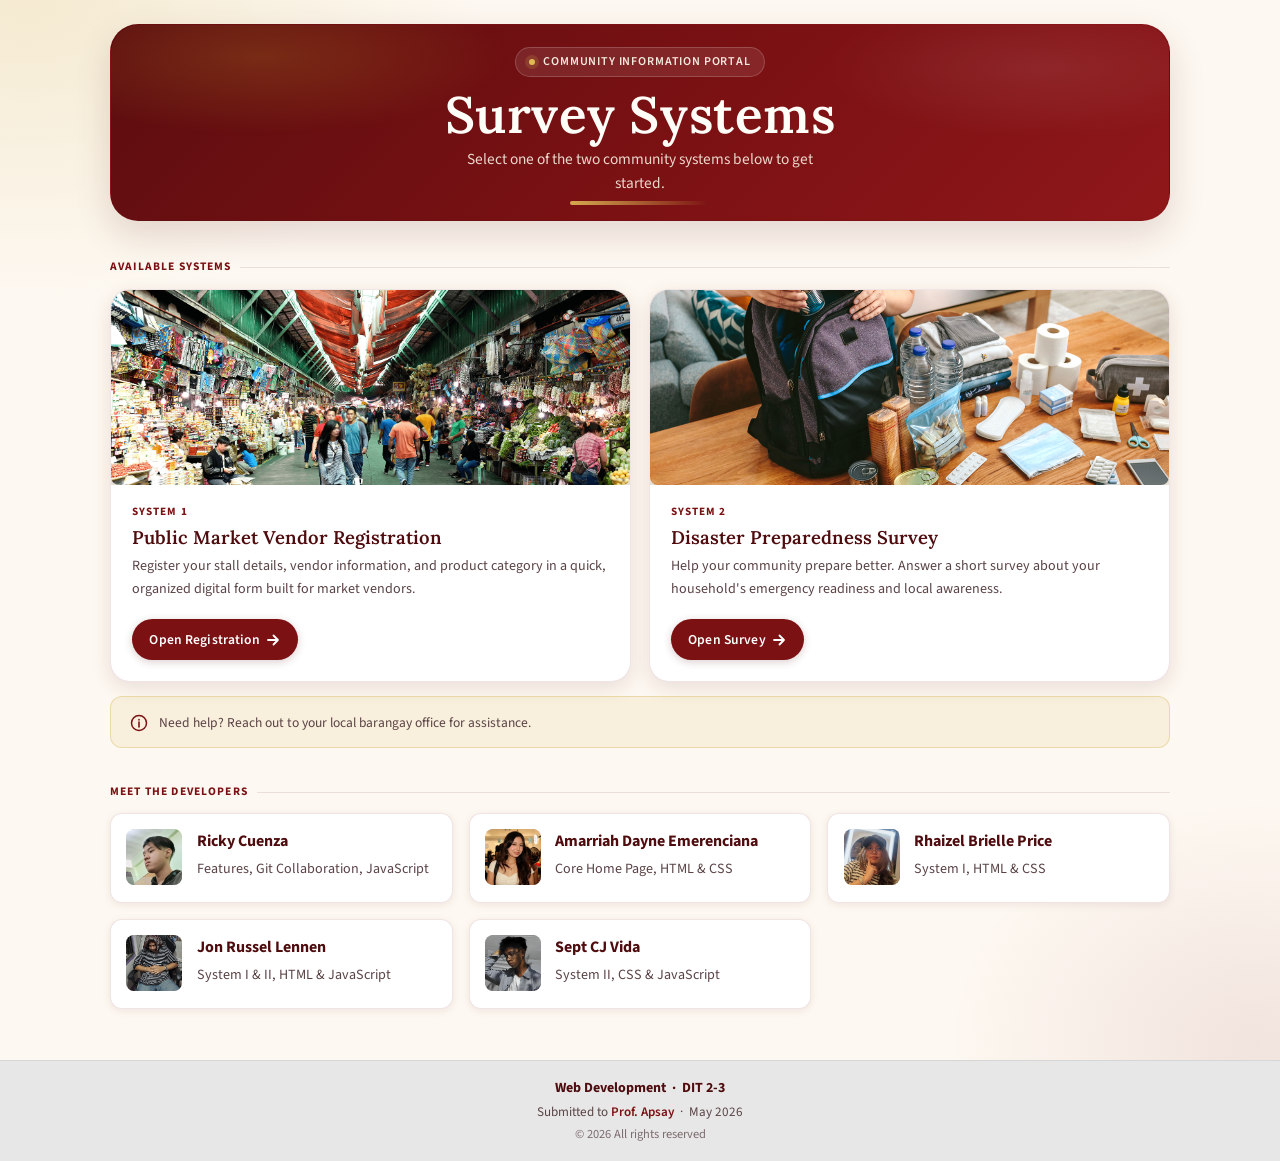
==== commit 71f5bcfb: "feat: add dashboard statistics and printable report sections in admin panel Co-authored-by: Copilot " ====
--- a/index.html
+++ b/index.html
@@ -174,7 +174,7 @@
                      <div class="developer-body">
                         <h3 class="developer-name">Ricky Cuenza</h3>
                         <p class="developer-role">
-                           Git Collaboration, Javascript
+                           Features, Git Collaboration, JavaScript
                         </p>
                      </div>
                   </article>
